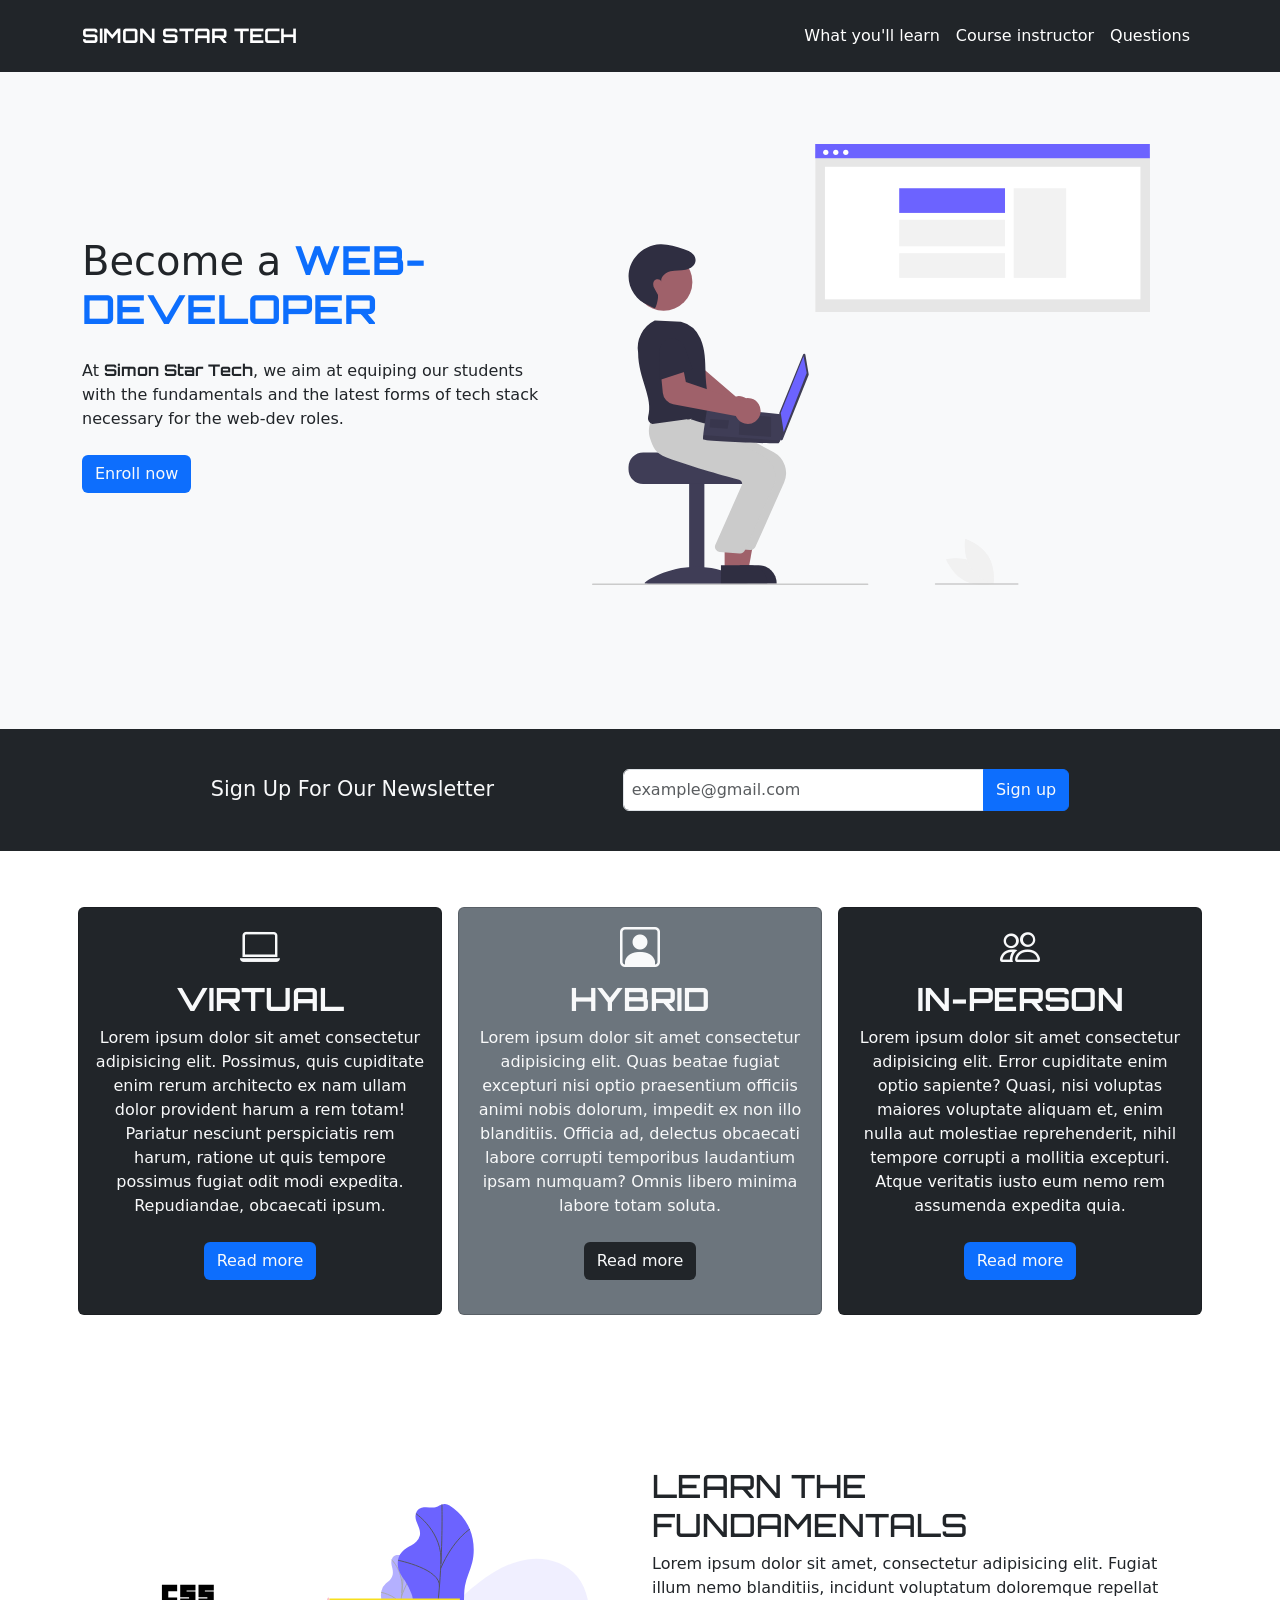
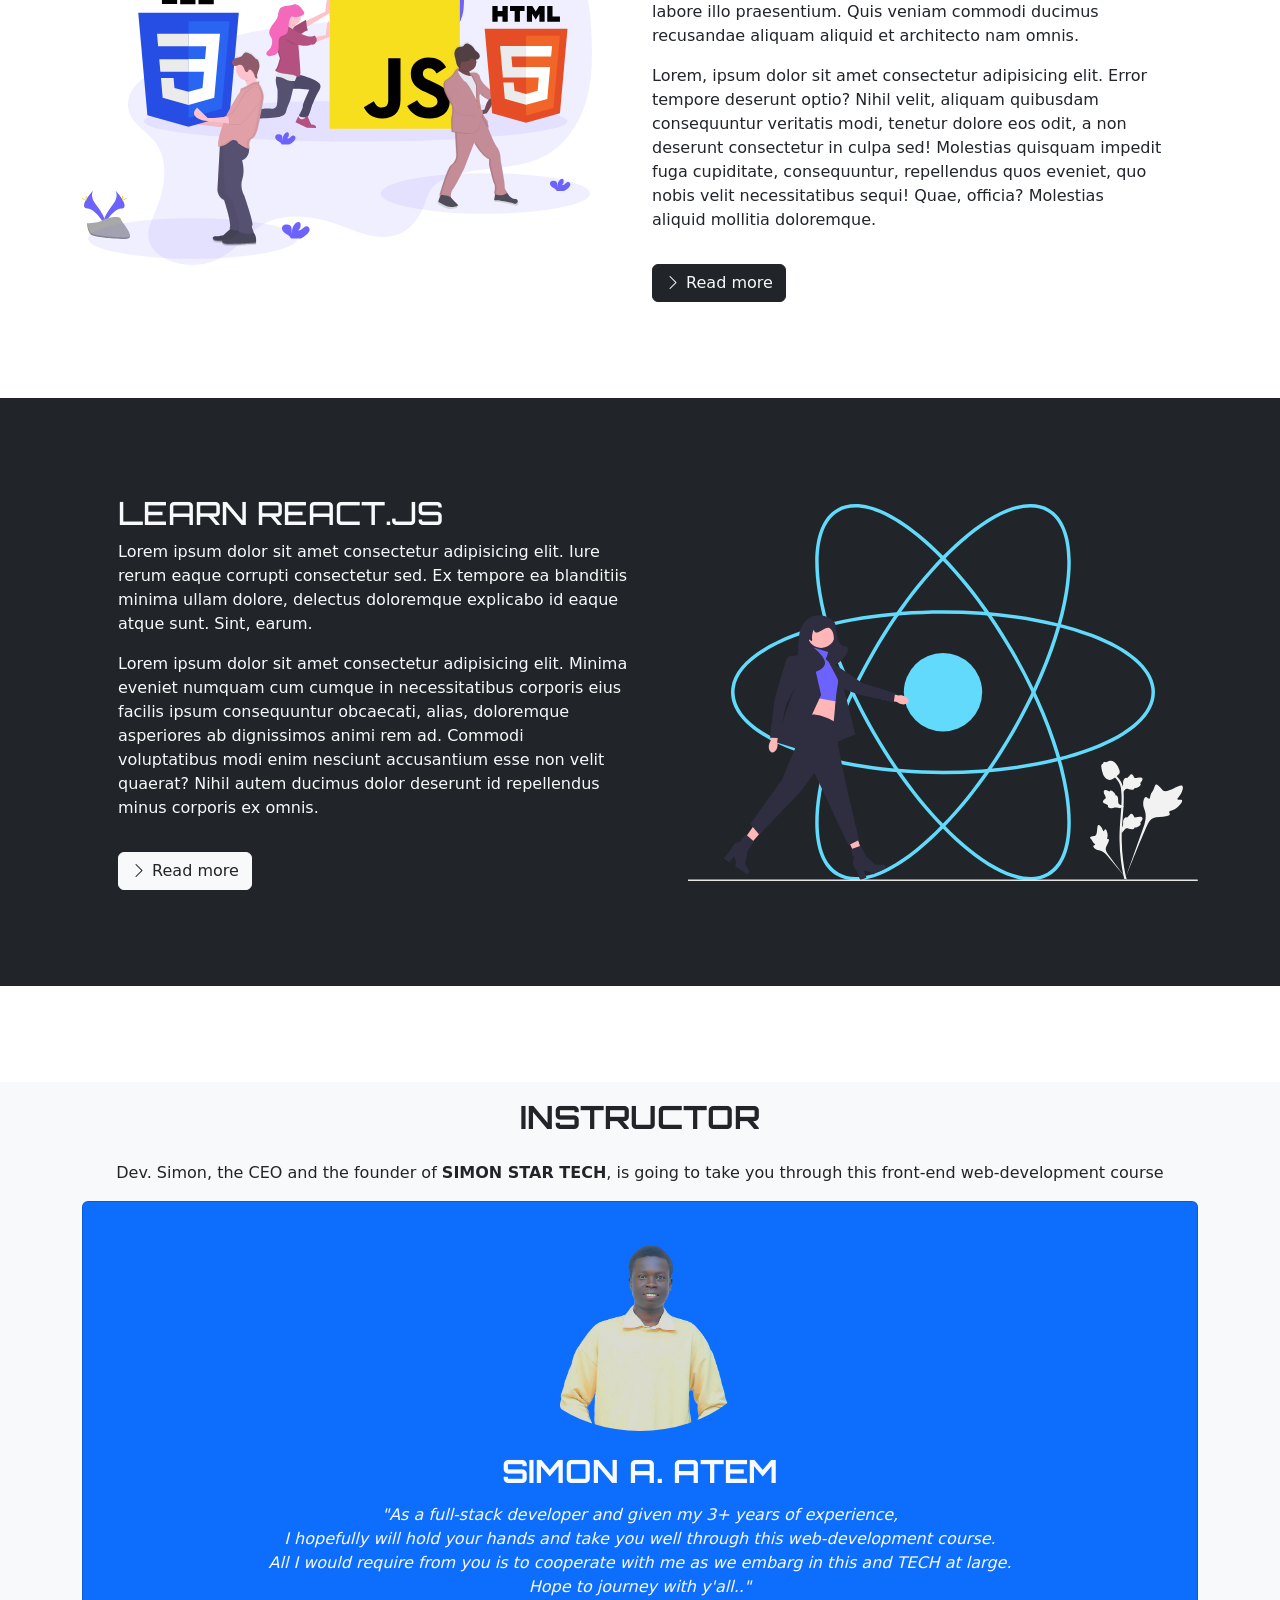
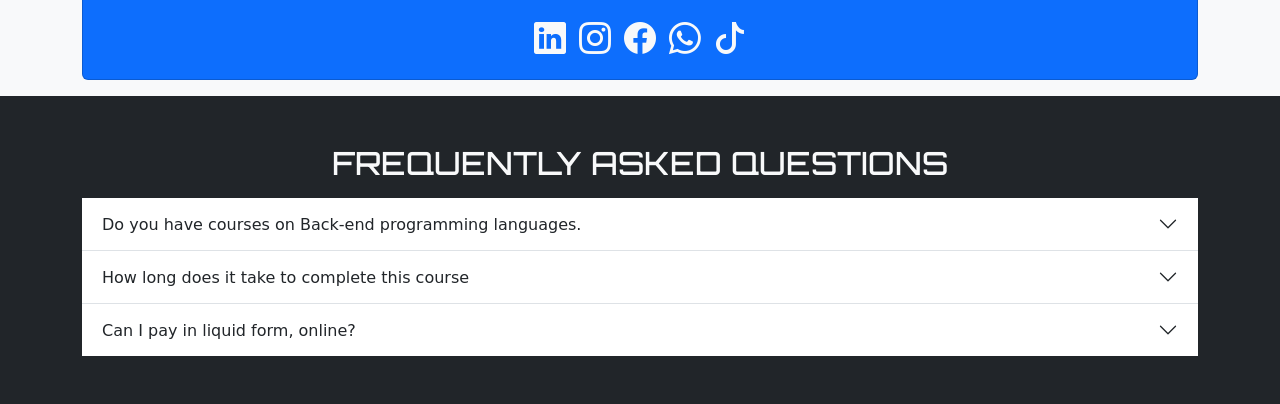
==== index.html @ 11414948 "Version 1" ====
<!DOCTYPE html>
<html lang="en">
<head>
        <meta charset="UTF-8">
        <meta name="viewport" content="width=device-width, initial-scale=1.0">
        <title>Bootstrap_Crash_Course</title>
        <link rel="stylesheet" href="https://cdn.jsdelivr.net/npm/bootstrap-icons@1.11.3/font/bootstrap-icons.min.css">
        <link rel="preconnect" href="https://fonts.googleapis.com">
        <link rel="preconnect" href="https://fonts.gstatic.com" crossorigin>
        <link href="https://fonts.googleapis.com/css2?family=Orbitron:wght@400..900&display=swap" rel="stylesheet">
        <link rel="stylesheet" href="bootstrap-5.3.3-dist/bootstrap-5.3.3-dist/css/bootstrap.min.css">
        <link rel="stylesheet" href="style.css">
</head>
<body>

        <!-- Navbar -->
        <nav class="navbar navbar-expand-lg bg-dark navbar-dark py-3 fixed-top">
                <div class="container">
                        <a href="#" class="navbar-brand">SIMON STAR TECH</a>

                        <button class="navbar-toggler" type="button" data-bs-toggle="collapse" data-bs-target="#navmenu">
                                <span class="navbar-toggler-icon"></span>
                        </button>

                        <div class="collapse navbar-collapse" id="navmenu">
                                <ul class="navbar-nav ms-auto">
                                        <li class="nav-items">
                                                <a href="#learn" class="nav-link">What you'll learn</a>
                                        </li>
                                        <li class="nav-items">
                                                <a href="#instructor" class="nav-link">Course instructor</a>
                                        </li>
                                        <li class="nav-items">
                                                <a href="#questions" class="nav-link">Questions</a>
                                        </li>
                                </ul>
                        </div>
                </div>
        </nav>
        <!-- First Section-->


        <section class="bg-light text-dark p-5 text-center text-sm-start" id="first">
                <div class="container">
                        <div class="d-sm-flex align-items-center justify-content-between my-5">
                                <div>
                                        <h1>Become a <span class="text-primary">WEB-DEVELOPER</span></h1>
                                        <p class="lead my-4">At <span>Simon Star Tech</span>, we aim at equiping our students with the fundamentals and the latest forms of tech stack necessary for the web-dev roles.</p>
                                        <button class="btn bg-primary text-light">Enroll now</button>
                                </div>

                                <img class="img-fluid w-50 d-flex d-md-block m-5" src="Web.svg" alt="design">
                        </div>    
                </div>
        </section>


        <!-- Second Section -->

        <section class="bg-dark text-light p-4">
                <div class="container">
                        <div class="d-md-flex align-items-center justify-content-evenly py-3">
                                <h3 class="mb-3 mb-md-0">Sign Up For Our Newsletter</h3>

                                <div class="input-group">
                                        <input type="text" placeholder="example@gmail.com" class="form-control p-2" id="email-box">
                                        <button class="btn btn-primary btn-md text-light">Sign up</button>
                                </div>
                        </div>
                </div>
        </section>

        <!-- Boxes -->

        <section class="p-5">
                <div class="container">
                        <div class="row text-center">
                                <div class="col-md p-2">
                                        <div class="card bg-dark text-light">
                                                <div class="card-body">
                                                        <div class="h1 mb-3">
                                                                <i class="bi bi-laptop"></i>
                                                                <h3 class="card-title pt-2">VIRTUAL</h3>
                                                                <p class="card-text text-align-center">Lorem ipsum dolor sit amet consectetur adipisicing elit. Possimus, quis cupiditate enim rerum architecto ex nam ullam dolor provident harum a rem totam! Pariatur nesciunt perspiciatis rem harum, ratione ut quis tempore possimus fugiat odit modi expedita. Repudiandae, obcaecati ipsum.</p>

                                                                <button class="btn bg-primary text-light" type="button">Read more</button>
                                                        </div>
                                                </div>
                                        </div>
                                </div>
                                <div class="col-md p-2">
                                        <div class="card bg-secondary text-light">
                                                <div class="card-body">
                                                        <div class="h1 mb-3">
                                                                <i class="bi bi-person-square"></i>
                                                                <h3 class="card-title pt-2">HYBRID</h3>
                                                                <p class="card-text text-align-center">Lorem ipsum dolor sit amet consectetur adipisicing elit. Quas beatae fugiat excepturi nisi optio praesentium officiis animi nobis dolorum, impedit ex non illo blanditiis. Officia ad, delectus obcaecati labore corrupti temporibus laudantium ipsam numquam? Omnis libero minima labore totam soluta.</p>

                                                                <button class="btn bg-dark text-light" type="button">Read more</button>
                                                        </div>
                                                </div>
                                        </div>
                                </div>
                                <div class="col-md p-2">
                                        <div class="card bg-dark text-light">
                                                <div class="card-body">
                                                        <div class="h1 mb-3">
                                                                <i class="bi bi-people"></i>
                                                                <h3 class="card-title pt-2">IN-PERSON</h3>
                                                                <p class="card-text text-align-center">Lorem ipsum dolor sit amet consectetur adipisicing elit. Error cupiditate enim optio sapiente? Quasi, nisi voluptas maiores voluptate aliquam et, enim nulla aut molestiae reprehenderit, nihil tempore corrupti a mollitia excepturi. Atque veritatis iusto eum nemo rem assumenda expedita quia.</p>

                                                                <button class="btn bg-primary text-light" type="button">Read more</button>
                                                        </div>
                                                </div>
                                        </div>
                                </div>
                        </div>
                </div>
        </section>



        <!-- Learn Section -->

        <section id="learn" class="p-5">
                <div class="container">
                        <div class="row align-items-center justify-content-between">
                                <div class="col-md">
                                        <img src="Fundamentals.svg" alt="" class="img-fluid">
                                </div>
                                <div class="col-md p-5">
                                        <h2 id="fundamentals">LEARN THE FUNDAMENTALS</h2>
                                        <p class="lead">
                                                Lorem ipsum dolor sit amet, consectetur adipisicing elit. Fugiat illum nemo blanditiis, incidunt voluptatum doloremque repellat labore illo praesentium. Quis veniam commodi ducimus recusandae aliquam aliquid et architecto nam omnis.
                                        </p>
                                        <p>
                                                Lorem, ipsum dolor sit amet consectetur adipisicing elit. Error tempore deserunt optio? Nihil velit, aliquam quibusdam consequuntur veritatis modi, tenetur dolore eos odit, a non deserunt consectetur in culpa sed! Molestias quisquam impedit fuga cupiditate, consequuntur, repellendus quos eveniet, quo nobis velit necessitatibus sequi! Quae, officia? Molestias aliquid mollitia doloremque.
                                        </p>
                                        <a href="#" class="btn btn-dark text-light mt-3">
                                                <div class="bi bi-chevron-right">
                                                        Read more
                                                </div>
                                        </a>
                                </div>
                        </div>
                </div>
        </section>
        
        <section id="learn" class="p-5 bg-dark text-light">
                <div class="container">
                        <div class="row align-items-center justify-content-between">
                                <div class="col-md p-5">
                                        <h2 id="react">LEARN REACT.JS</h2>
                                        <p class="lead">
                                                Lorem ipsum dolor sit amet consectetur adipisicing elit. Iure rerum eaque corrupti consectetur sed. Ex tempore ea blanditiis minima ullam dolore, delectus doloremque explicabo id eaque atque sunt. Sint, earum.
                                        </p>
                                        <p>
                                                Lorem ipsum dolor sit amet consectetur adipisicing elit. Minima eveniet numquam cum cumque in necessitatibus corporis eius facilis ipsum consequuntur obcaecati, alias, doloremque asperiores ab dignissimos animi rem ad. Commodi voluptatibus modi enim nesciunt accusantium esse non velit quaerat? Nihil autem ducimus dolor deserunt id repellendus minus corporis ex omnis.
                                        </p>
                                        <a href="#" class="btn btn-light text-dark mt-3">
                                                <div class="bi bi-chevron-right">
                                                        Read more
                                                </div>
                                        </a>
                                </div>
                                <div class="col-md">
                                        <img src="React.js.svg" alt="" class="img-fluid">
                                </div>
                        </div>
                </div>
        </section>



        <section class="p-5">

        </section>



        <section class="p-3 bg-light text-dark">
                <div class="container">
                        <h2 class="text-center text-dark mb-4" id="instructor">INSTRUCTOR</h2>
                        <p class="lead text-center">Dev. Simon, the CEO and the founder of <b>SIMON STAR TECH</b>, is going to take you through this front-end web-development course</p>
                        <div class="row">
                                <div class="col-md text-center">
                                        <div class="card bg-primary text-light">
                                                <div class="card-body text-center">
                                                        <img src="CEO.png" alt="instructor" class="img-fluid rounded-circle mx-auto d-block my-3" style="max-width: 250px;">
                                                        <div class="card-title text-center">
                                                                SIMON A. ATEM
                                                        </div>
                                                        <p class="lead text-center">
                                                                <i>"As a full-stack developer and given my 3+ years of experience, <br> I hopefully will hold your hands and take you well through this web-development course. <br> All I would require from
                                                                        you is to cooperate with me as we embarg in this and TECH at large. <br> Hope to journey with y'all.."</i>
                                                        </p>
                                                        <a href="#" class="p-1 fs-2 bi-linkedin text-light"></a>
                                                        <a href="#" class="p-1 fs-2 bi bi-instagram text-light"></a>
                                                        <a href="#" class="p-1 fs-2 bi bi-facebook text-light"></a>
                                                        <a href="#" class="p-1 fs-2 bi bi-whatsapp text-light"></a>
                                                        <a href="#" class="p-1 fs-2 bi bi-tiktok text-light"></a>
                                                </div>
                                        </div>
                                </div>
                        </div>
                </div>
        </section>


        <section id="questions" class="p-5 bg-dark text-light">
                <div class="container">
                        <h2 class="text-center justify-content-center mb-3" id="faqs">FREQUENTLY ASKED QUESTIONS</h2>
                        <div class="accordion accordion-flush" id="accordionFlushExample">
                                <div class="accordion-item">
                                  <h2 class="accordion-header">
                                    <button class="accordion-button collapsed" type="button" data-bs-toggle="collapse" data-bs-target="#question-one">
                                      Do you have courses on Back-end programming languages.
                                    </button>
                                  </h2>
                                  <div id="question-one" class="accordion-collapse collapse">
                                    <div class="accordion-body">
                                        Lorem ipsum dolor sit, amet consectetur adipisicing elit. Recusandae voluptates cupiditate omnis aut esse ratione, fuga magnam perspiciatis inventore consequuntur commodi. Labore voluptatum aut nulla maxime rem veritatis animi voluptate eaque laboriosam soluta ex, totam dolorem consequatur architecto a error ullam quia! Tempora rerum necessitatibus similique magni minima excepturi temporibus?</div>
                                  </div>
                                </div>
                                <div class="accordion-item">
                                  <h2 class="accordion-header">
                                    <button class="accordion-button collapsed" type="button" data-bs-toggle="collapse" data-bs-target="#question-two">
                                      How long does it take to complete this course
                                    </button>
                                  </h2>
                                  <div id="question-two" class="accordion-collapse collapse">
                                    <div class="accordion-body">
                                        Lorem ipsum, dolor sit amet consectetur adipisicing elit. Ipsam numquam rerum quia ipsa repellendus earum nisi repudiandae optio? Neque velit voluptate consectetur ad distinctio, eos odio eaque. Earum labore molestiae mollitia dolores perspiciatis explicabo assumenda animi? Cupiditate odio distinctio perspiciatis dolores et? Recusandae natus, consequatur velit perferendis repudiandae veritatis distinctio!
                                    </div>
                                  </div>
                                </div>
                                <div class="accordion-item">
                                  <h2 class="accordion-header">
                                    <button class="accordion-button collapsed" type="button" data-bs-toggle="collapse" data-bs-target="#question-three">
                                      Can I pay in liquid form, online?
                                    </button>
                                  </h2>
                                  <div id="question-three" class="accordion-collapse collapse">
                                    <div class="accordion-body">
                                        Lorem ipsum, dolor sit amet consectetur adipisicing elit. Eveniet quo quaerat maxime, iste exercitationem et atque natus! Doloribus, voluptatibus molestias? Dolore unde iusto delectus aspernatur molestias exercitationem repellat officiis officia veritatis qui reprehenderit laboriosam amet porro ratione, odio vitae voluptatem a ipsa quos cum. Odit qui harum blanditiis magni ratione.
                                    </div>
                                  </div>
                                </div>
                              </div>
                </div>
        </section>









        
        <script src="bootstrap-5.3.3-dist/bootstrap-5.3.3-dist/js/bootstrap.bundle.min.js"></script>
</body>
</html>
---- style.css ----
span{
        font-weight: bold;
        font-family: orbitron;
}
.lead,
p{
        font-weight: normal;
        font-size: 1rem;
}

.text-primary,
.navbar-brand{
        font-family: orbitron;
}

.navbar-brand{
        color: #fff;
        font-weight: bold;
}

.nav-link{
        color: #fff;
}

h3{
        font-weight: normal;
        font-size: 1.3rem;
}

#fundamentals,
#react,
#faqs{
        font-family: Orbitron;
}

.card-title{
        font-weight: bold;
        font-family: orbitron;
        font-size: 2rem;
}

.card-text{
        font-size: 1rem;
        font-weight: normal;
        text-align: center;
        line-height: 1.5rem;
}

.accordion-body{
        color: #717171;
}

#instructor{
        font-family: orbitron;
        font-weight: bold;
        color: #000;
}







@media(min-width: 768px){
        .input-group{
                width: 40%;
        }
}
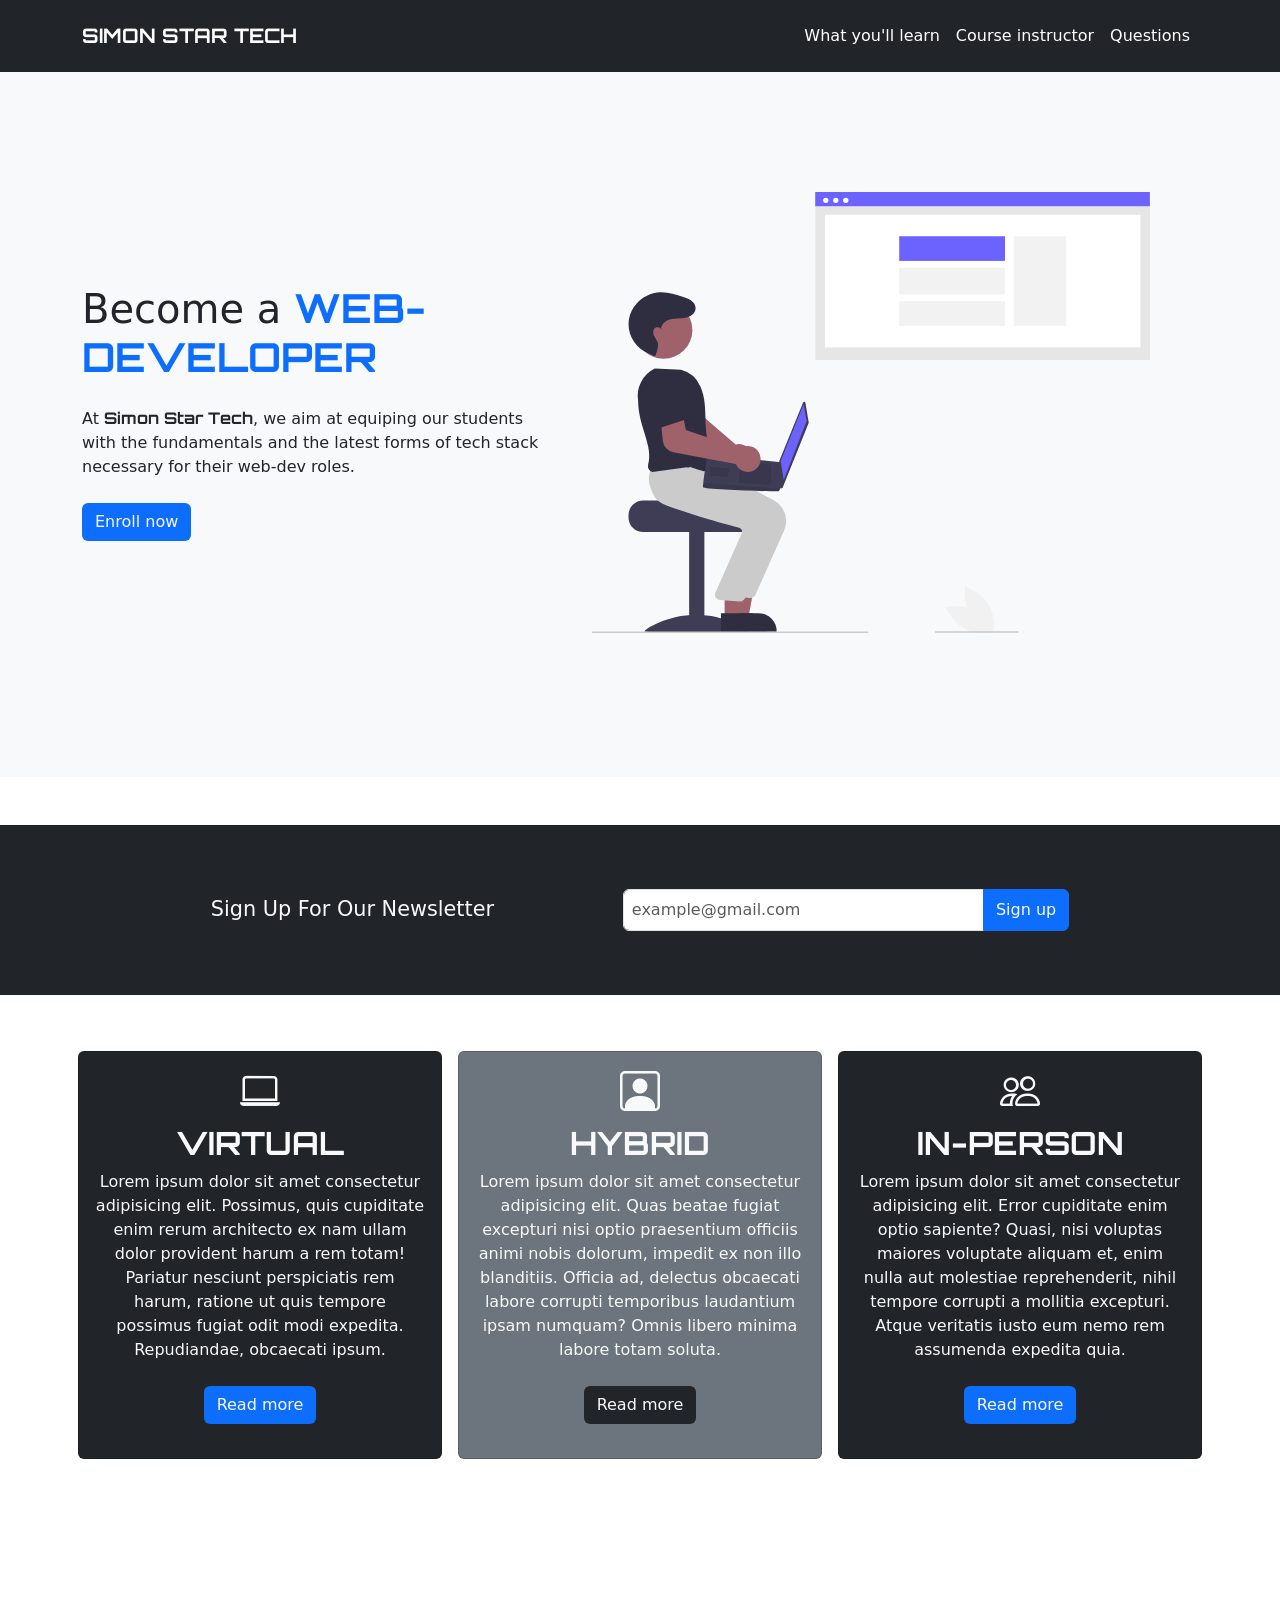
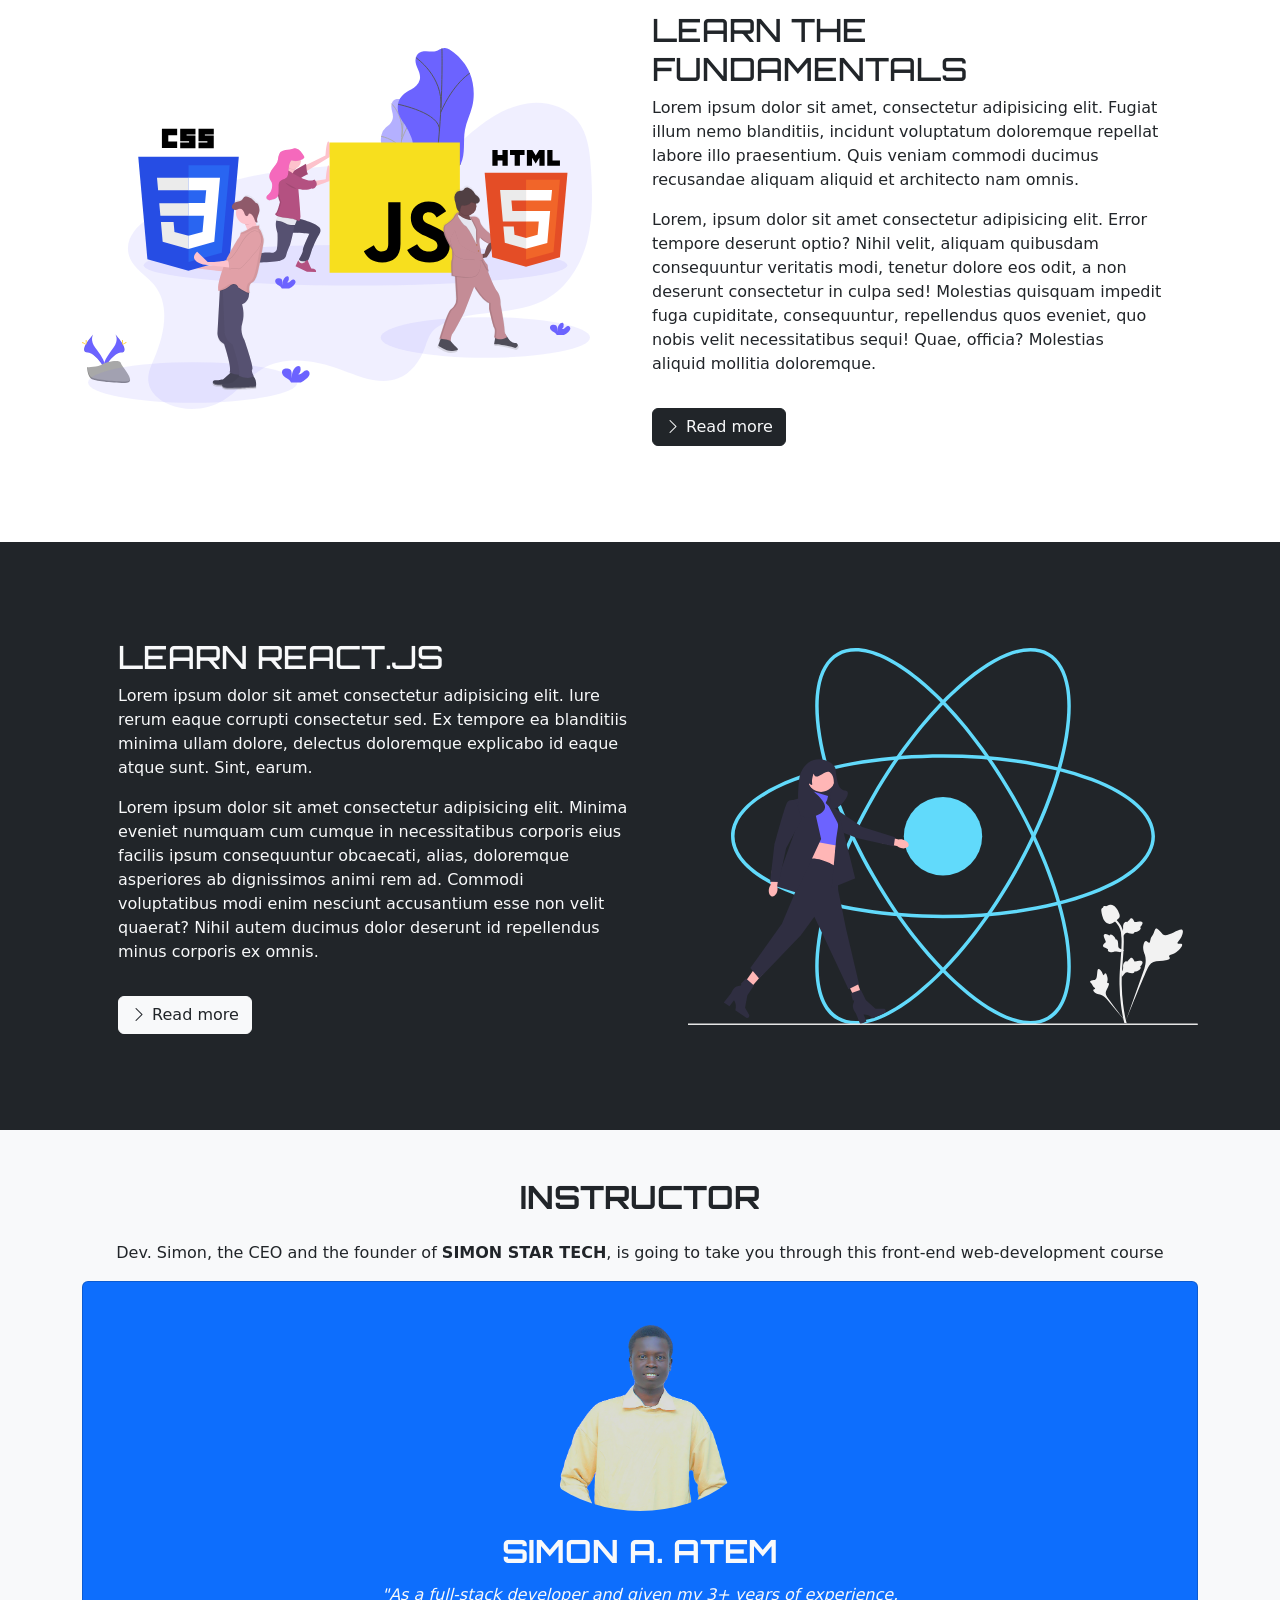
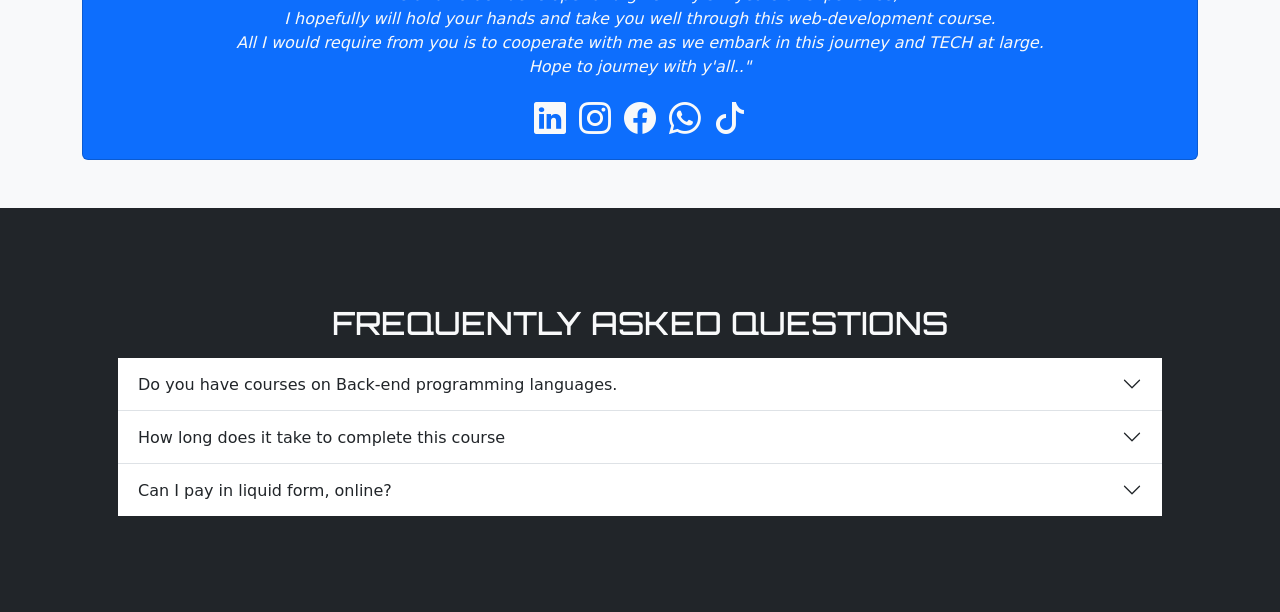
==== commit 7dc819a7: "Version 2 with Fixed-Bugs" ====
--- a/index.html
+++ b/index.html
@@ -3,7 +3,9 @@
 <head>
         <meta charset="UTF-8">
         <meta name="viewport" content="width=device-width, initial-scale=1.0">
-        <title>Bootstrap_Crash_Course</title>
+        <title>SSTECH-Front-end Crash Course</title>
+        <link rel="icon" href="STAR LOGO WHITE PNG.png" type="image">
+        <link href="https://unpkg.com/aos@2.3.1/dist/aos.css" rel="stylesheet">
         <link rel="stylesheet" href="https://cdn.jsdelivr.net/npm/bootstrap-icons@1.11.3/font/bootstrap-icons.min.css">
         <link rel="preconnect" href="https://fonts.googleapis.com">
         <link rel="preconnect" href="https://fonts.gstatic.com" crossorigin>
@@ -40,12 +42,12 @@
         <!-- First Section-->
 
 
-        <section class="bg-light text-dark p-5 text-center text-sm-start" id="first">
+        <section class="bg-light text-dark p-3 p-md-5 my-5 text-center text-sm-start" id="first" data-aos="fade-up">
                 <div class="container">
                         <div class="d-sm-flex align-items-center justify-content-between my-5">
                                 <div>
                                         <h1>Become a <span class="text-primary">WEB-DEVELOPER</span></h1>
-                                        <p class="lead my-4">At <span>Simon Star Tech</span>, we aim at equiping our students with the fundamentals and the latest forms of tech stack necessary for the web-dev roles.</p>
+                                        <p class="lead my-4">At <span>Simon Star Tech</span>, we aim at equiping our students with the fundamentals and the latest forms of tech stack necessary for their web-dev roles.</p>
                                         <button class="btn bg-primary text-light">Enroll now</button>
                                 </div>
 
@@ -57,7 +59,7 @@
 
         <!-- Second Section -->
 
-        <section class="bg-dark text-light p-4">
+        <section class="bg-dark text-light p-3 p-md-5" data-aos="fade-up">
                 <div class="container">
                         <div class="d-md-flex align-items-center justify-content-evenly py-3">
                                 <h3 class="mb-3 mb-md-0">Sign Up For Our Newsletter</h3>
@@ -72,7 +74,7 @@
 
         <!-- Boxes -->
 
-        <section class="p-5">
+        <section class="p-3 p-md-5" data-aos="fade-up">
                 <div class="container">
                         <div class="row text-center">
                                 <div class="col-md p-2">
@@ -122,7 +124,7 @@
 
         <!-- Learn Section -->
 
-        <section id="learn" class="p-5">
+        <section id="learn" class="p-3 p-md-5" data-aos="fade-up">
                 <div class="container">
                         <div class="row align-items-center justify-content-between">
                                 <div class="col-md">
@@ -146,7 +148,7 @@
                 </div>
         </section>
         
-        <section id="learn" class="p-5 bg-dark text-light">
+        <section id="learn" class="p-3 p-md-5 bg-dark text-light" data-aos="fade-up">
                 <div class="container">
                         <div class="row align-items-center justify-content-between">
                                 <div class="col-md p-5">
@@ -171,14 +173,7 @@
         </section>
 
 
-
-        <section class="p-5">
-
-        </section>
-
-
-
-        <section class="p-3 bg-light text-dark">
+        <section class="p-3 p-md-5 bg-light text-dark" data-aos="fade-up">
                 <div class="container">
                         <h2 class="text-center text-dark mb-4" id="instructor">INSTRUCTOR</h2>
                         <p class="lead text-center">Dev. Simon, the CEO and the founder of <b>SIMON STAR TECH</b>, is going to take you through this front-end web-development course</p>
@@ -192,7 +187,7 @@
                                                         </div>
                                                         <p class="lead text-center">
                                                                 <i>"As a full-stack developer and given my 3+ years of experience, <br> I hopefully will hold your hands and take you well through this web-development course. <br> All I would require from
-                                                                        you is to cooperate with me as we embarg in this and TECH at large. <br> Hope to journey with y'all.."</i>
+                                                                        you is to cooperate with me as we embark in this journey and TECH at large. <br> Hope to journey with y'all.."</i>
                                                         </p>
                                                         <a href="#" class="p-1 fs-2 bi-linkedin text-light"></a>
                                                         <a href="#" class="p-1 fs-2 bi bi-instagram text-light"></a>
@@ -207,8 +202,8 @@
         </section>
 
 
-        <section id="questions" class="p-5 bg-dark text-light">
-                <div class="container">
+        <section id="questions" class="p-3 p-md-5 bg-dark text-light" data-aos="fade-up">
+                <div class="container p-3 p-md-5">
                         <h2 class="text-center justify-content-center mb-3" id="faqs">FREQUENTLY ASKED QUESTIONS</h2>
                         <div class="accordion accordion-flush" id="accordionFlushExample">
                                 <div class="accordion-item">
@@ -259,6 +254,18 @@
 
 
         
-        <script src="bootstrap-5.3.3-dist/bootstrap-5.3.3-dist/js/bootstrap.bundle.min.js"></script>
+        <script src="bootstrap-5.3.3-dist/bootstrap-5.3.3-dist/js/bootstrap.bundle.min.js">
+        </script>
+        <script src="https://unpkg.com/aos@2.3.1/dist/aos.js">
+        </script>
+        <script>AOS.init();</script>
+        <script>
+        AOS.init({
+          duration: 1000,
+          easing: 'ease-in-out',
+          once: false,
+          delay: 100,
+        });
+      </script>
 </body>
 </html>
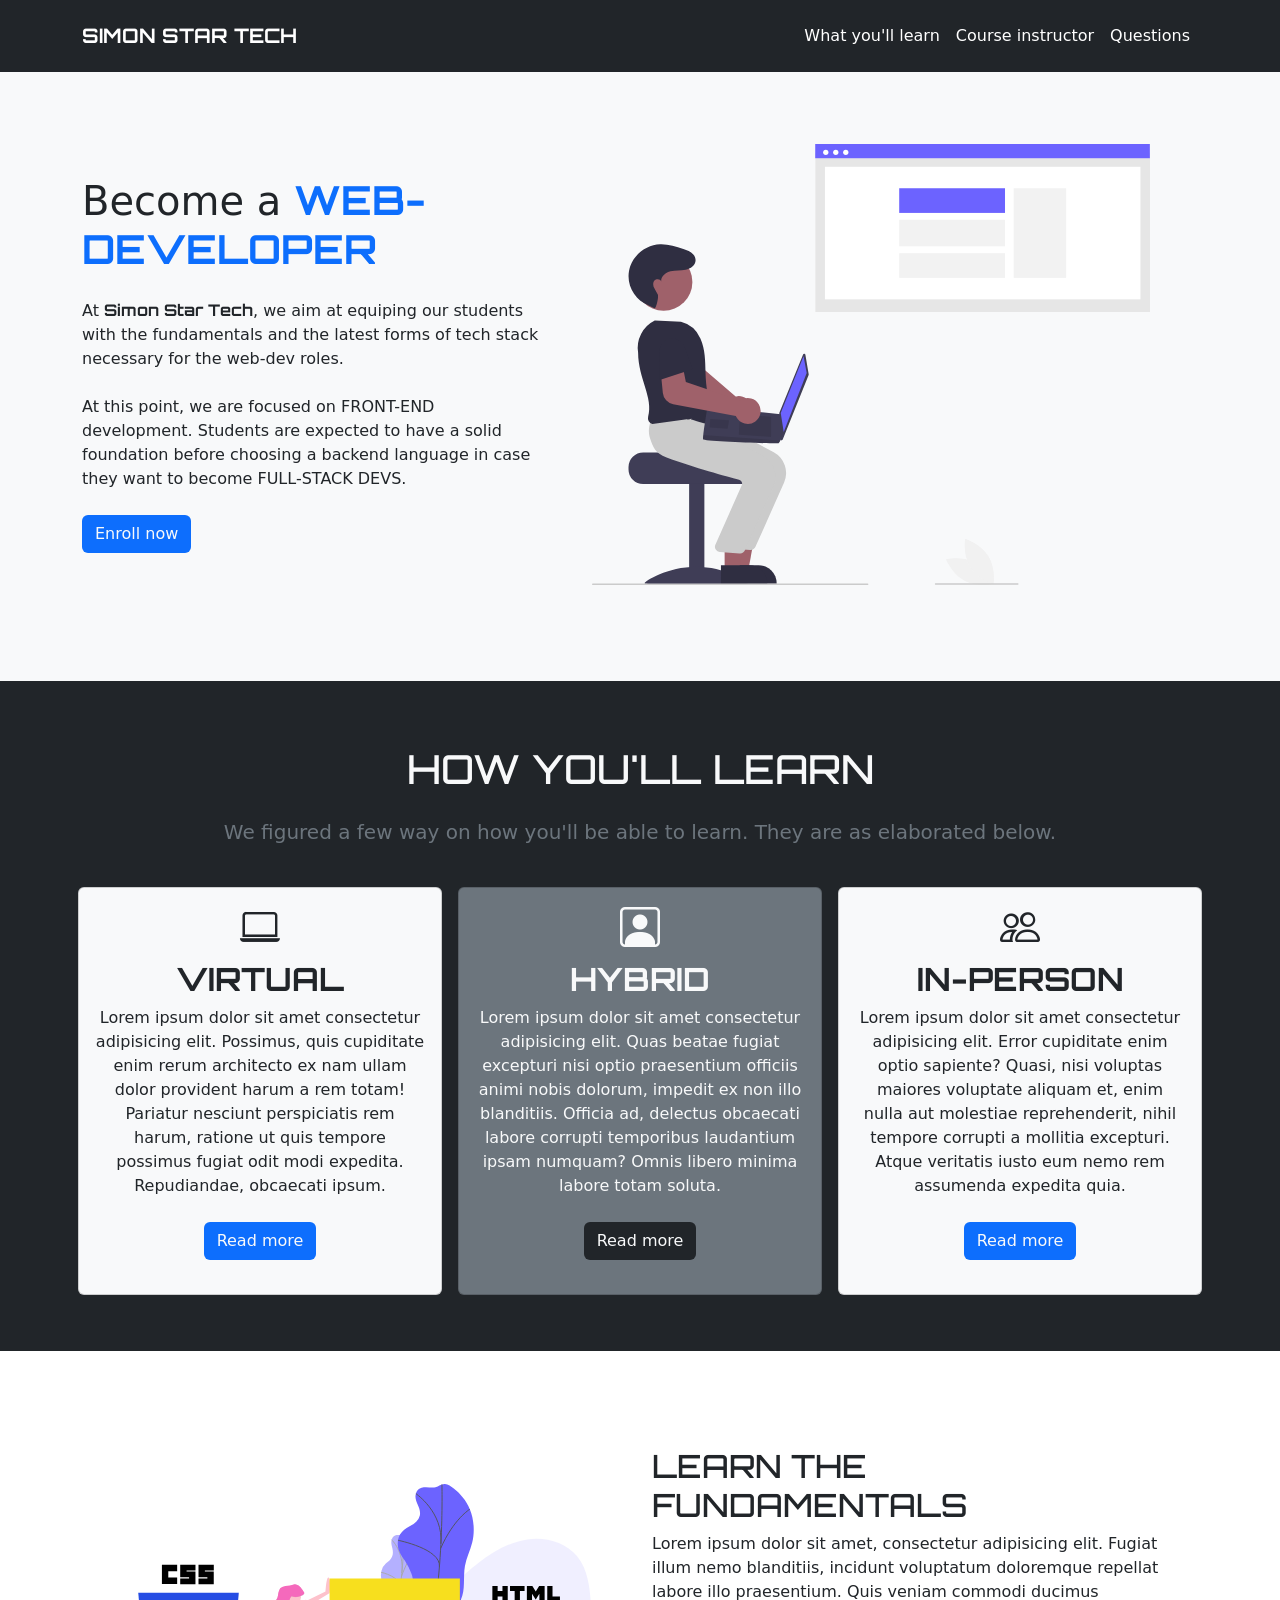
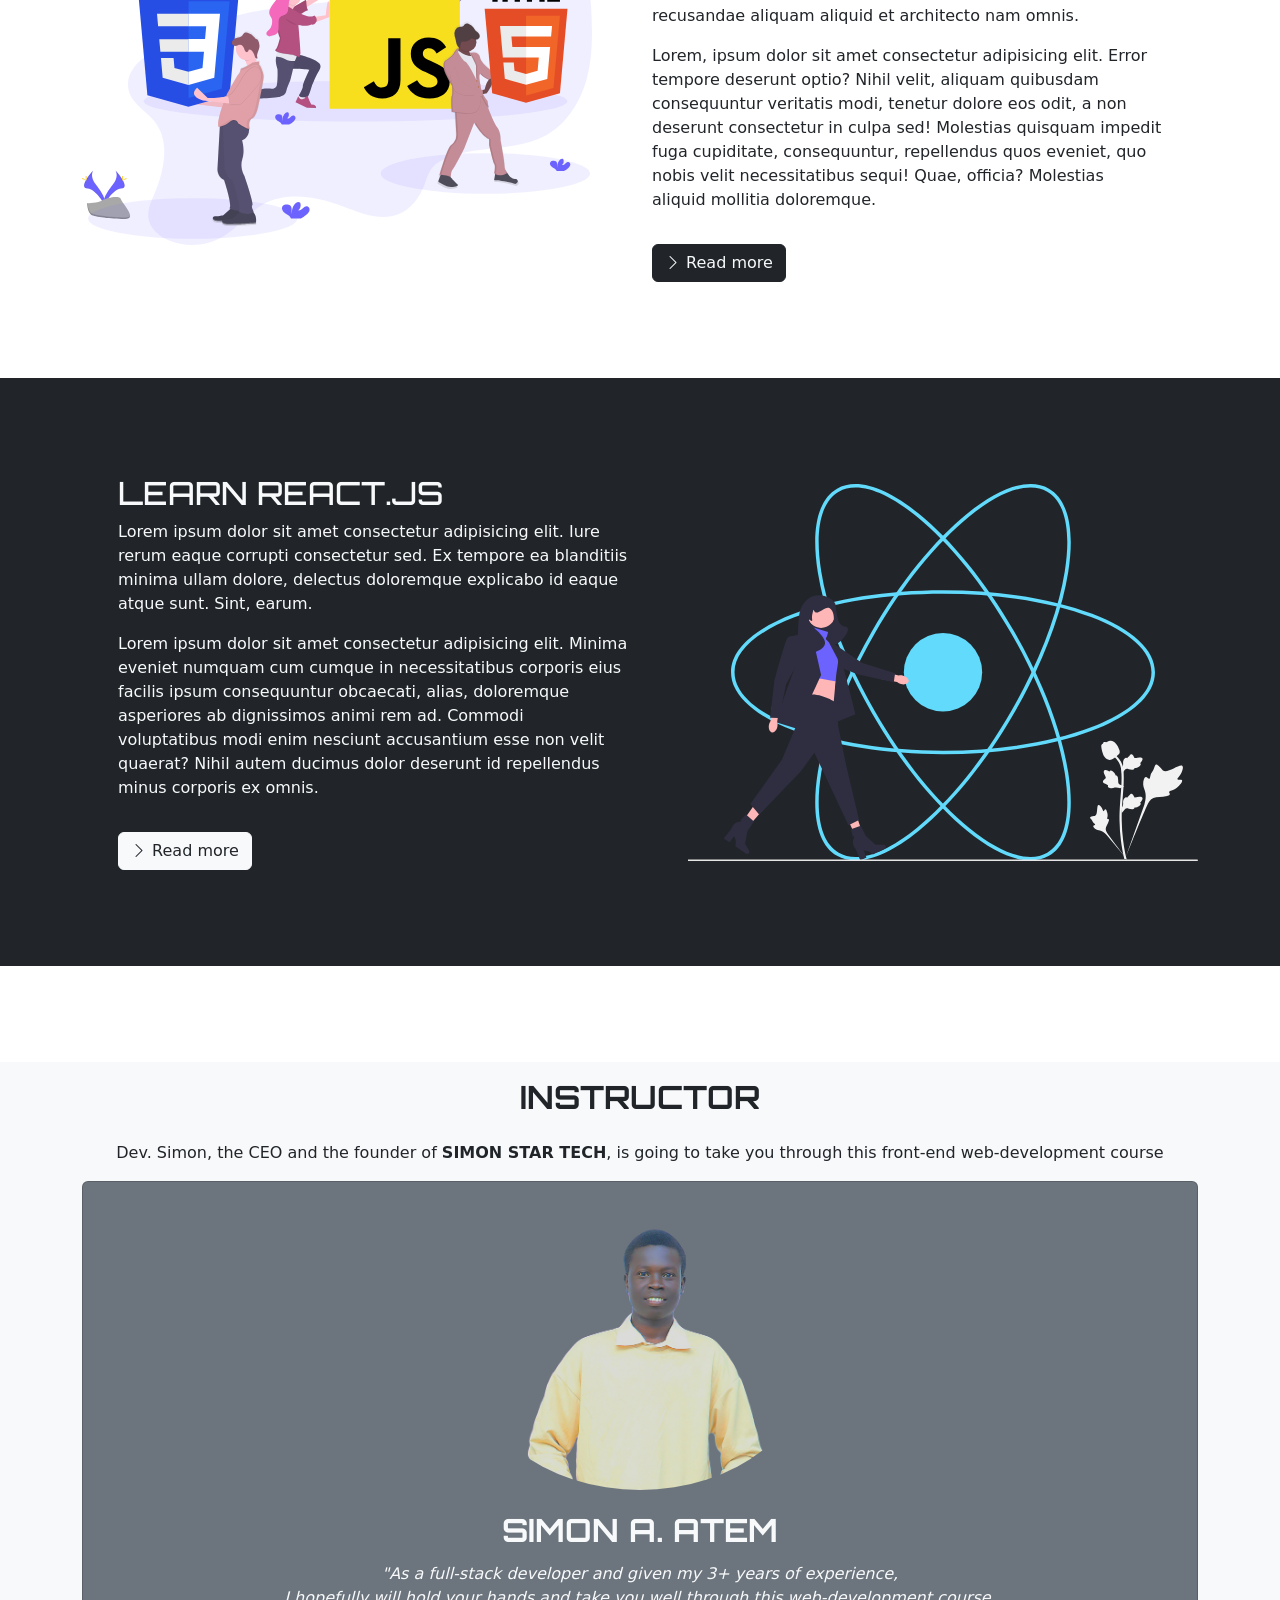
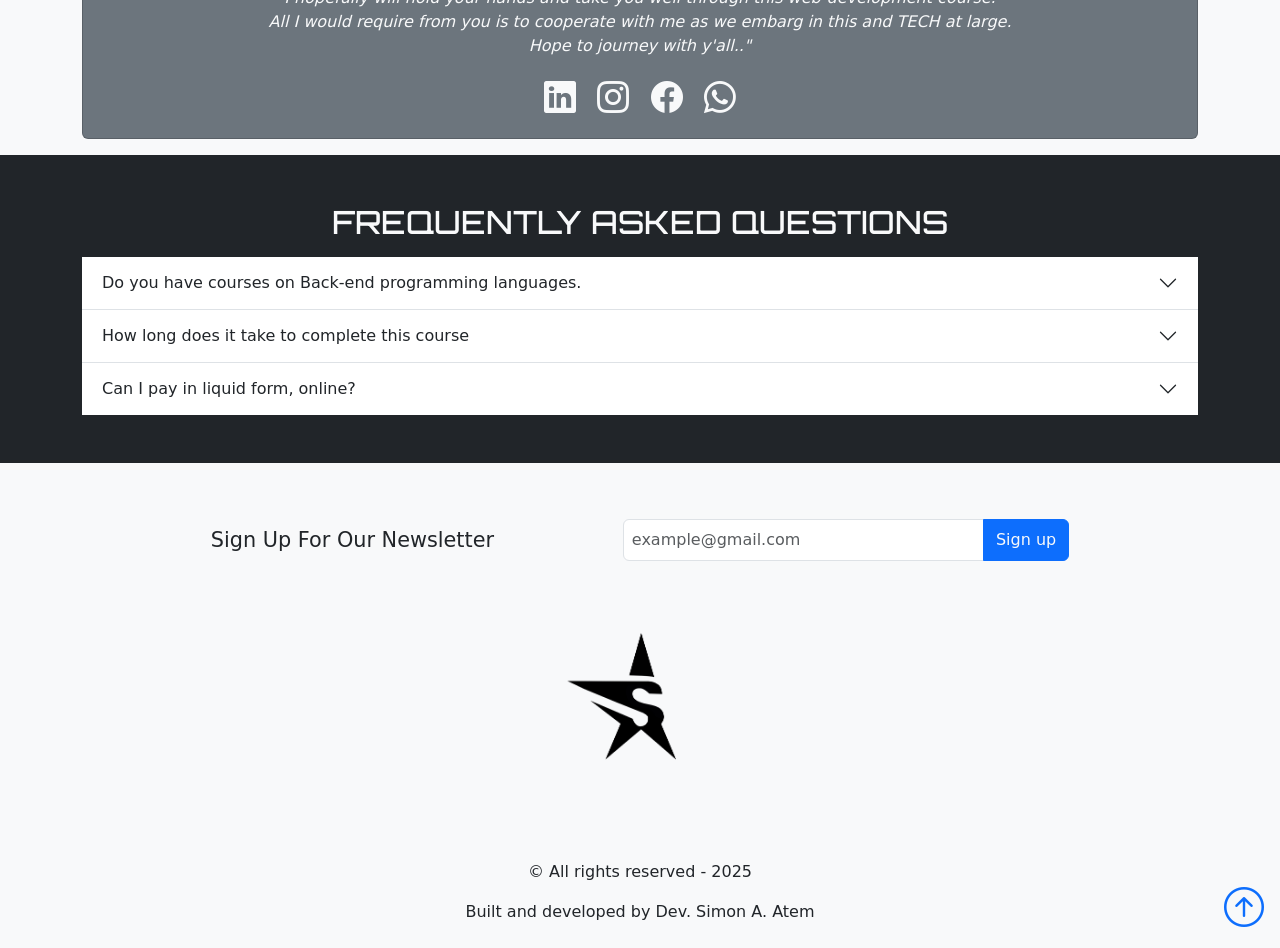
==== commit 6933def6: "Retouches" ====
--- a/index.html
+++ b/index.html
@@ -3,14 +3,11 @@
 <head>
         <meta charset="UTF-8">
         <meta name="viewport" content="width=device-width, initial-scale=1.0">
-        <title>SSTECH-Front-end Crash Course</title>
-        <link rel="icon" href="STAR LOGO WHITE PNG.png" type="image">
-        <link href="https://unpkg.com/aos@2.3.1/dist/aos.css" rel="stylesheet">
-        <link rel="stylesheet" href="https://cdn.jsdelivr.net/npm/bootstrap-icons@1.11.3/font/bootstrap-icons.min.css">
-        <link rel="preconnect" href="https://fonts.googleapis.com">
+        <title>Bootstrap_Crash_Course</title>
         <link rel="preconnect" href="https://fonts.gstatic.com" crossorigin>
         <link href="https://fonts.googleapis.com/css2?family=Orbitron:wght@400..900&display=swap" rel="stylesheet">
-        <link rel="stylesheet" href="bootstrap-5.3.3-dist/bootstrap-5.3.3-dist/css/bootstrap.min.css">
+        <link rel="stylesheet" href="./bootstrap-5.3.6-dist/css/bootstrap.min.css">
+        <link rel="stylesheet" href="./bootstrap-icons-1.10.5/font/bootstrap-icons.css">
         <link rel="stylesheet" href="style.css">
 </head>
 <body>
@@ -42,13 +39,15 @@
         <!-- First Section-->
 
 
-        <section class="bg-light text-dark p-3 p-md-5 my-5 text-center text-sm-start" id="first" data-aos="fade-up">
-                <div class="container">
-                        <div class="d-sm-flex align-items-center justify-content-between my-5">
+        <section class="bg-light text-dark p-5 text-center text-sm-start" id="first">
+                <div class="container">
+                        <div class="d-sm-flex align-items-center justify-content-between mt-5">
                                 <div>
                                         <h1>Become a <span class="text-primary">WEB-DEVELOPER</span></h1>
-                                        <p class="lead my-4">At <span>Simon Star Tech</span>, we aim at equiping our students with the fundamentals and the latest forms of tech stack necessary for their web-dev roles.</p>
-                                        <button class="btn bg-primary text-light">Enroll now</button>
+                                        <p class="lead my-4">At <span>Simon Star Tech</span>, we aim at equiping our students with the fundamentals and the latest forms of tech stack necessary for the web-dev roles. <br><br>
+                                        At this point, we are focused on FRONT-END development. Students are expected to have a solid foundation before choosing a backend language
+                                        in case they want to become FULL-STACK DEVS.</p>
+                                        <button class="btn bg-primary text-light" data-bs-toggle="modal" data-bs-target="#enroll">Enroll now</button>
                                 </div>
 
                                 <img class="img-fluid w-50 d-flex d-md-block m-5" src="Web.svg" alt="design">
@@ -57,28 +56,17 @@
         </section>
 
 
-        <!-- Second Section -->
-
-        <section class="bg-dark text-light p-3 p-md-5" data-aos="fade-up">
-                <div class="container">
-                        <div class="d-md-flex align-items-center justify-content-evenly py-3">
-                                <h3 class="mb-3 mb-md-0">Sign Up For Our Newsletter</h3>
-
-                                <div class="input-group">
-                                        <input type="text" placeholder="example@gmail.com" class="form-control p-2" id="email-box">
-                                        <button class="btn btn-primary btn-md text-light">Sign up</button>
-                                </div>
-                        </div>
-                </div>
-        </section>
+
 
         <!-- Boxes -->
 
-        <section class="p-3 p-md-5" data-aos="fade-up">
-                <div class="container">
+        <section class="p-5 bg-dark">
+                <div class="container">
+                        <h1 class="p-3 text-center text-light" id="learning">HOW YOU'LL LEARN</h1>
+                        <p class="pb-3 text-center text-secondary display fs-5" id="how">We figured a few way on how you'll be able to learn. They are as elaborated below.</p>
                         <div class="row text-center">
                                 <div class="col-md p-2">
-                                        <div class="card bg-dark text-light">
+                                        <div class="card bg-light text-dark">
                                                 <div class="card-body">
                                                         <div class="h1 mb-3">
                                                                 <i class="bi bi-laptop"></i>
@@ -104,7 +92,7 @@
                                         </div>
                                 </div>
                                 <div class="col-md p-2">
-                                        <div class="card bg-dark text-light">
+                                        <div class="card bg-light text-dark">
                                                 <div class="card-body">
                                                         <div class="h1 mb-3">
                                                                 <i class="bi bi-people"></i>
@@ -124,7 +112,7 @@
 
         <!-- Learn Section -->
 
-        <section id="learn" class="p-3 p-md-5" data-aos="fade-up">
+        <section id="learn" class="p-5">
                 <div class="container">
                         <div class="row align-items-center justify-content-between">
                                 <div class="col-md">
@@ -148,7 +136,7 @@
                 </div>
         </section>
         
-        <section id="learn" class="p-3 p-md-5 bg-dark text-light" data-aos="fade-up">
+        <section id="learn" class="p-5 bg-dark text-light">
                 <div class="container">
                         <div class="row align-items-center justify-content-between">
                                 <div class="col-md p-5">
@@ -173,27 +161,33 @@
         </section>
 
 
-        <section class="p-3 p-md-5 bg-light text-dark" data-aos="fade-up">
+
+        <section class="p-5">
+
+        </section>
+
+
+
+        <section class="p-3 bg-light text-dark">
                 <div class="container">
                         <h2 class="text-center text-dark mb-4" id="instructor">INSTRUCTOR</h2>
                         <p class="lead text-center">Dev. Simon, the CEO and the founder of <b>SIMON STAR TECH</b>, is going to take you through this front-end web-development course</p>
                         <div class="row">
                                 <div class="col-md text-center">
-                                        <div class="card bg-primary text-light">
+                                        <div class="card bg-secondary text-light">
                                                 <div class="card-body text-center">
-                                                        <img src="CEO.png" alt="instructor" class="img-fluid rounded-circle mx-auto d-block my-3" style="max-width: 250px;">
+                                                        <img src="CEO.png" alt="instructor" class="img-fluid rounded-circle mx-auto d-block my-3" style="max-width: 350px;">
                                                         <div class="card-title text-center">
                                                                 SIMON A. ATEM
                                                         </div>
                                                         <p class="lead text-center">
                                                                 <i>"As a full-stack developer and given my 3+ years of experience, <br> I hopefully will hold your hands and take you well through this web-development course. <br> All I would require from
-                                                                        you is to cooperate with me as we embark in this journey and TECH at large. <br> Hope to journey with y'all.."</i>
+                                                                        you is to cooperate with me as we embarg in this and TECH at large. <br> Hope to journey with y'all.."</i>
                                                         </p>
-                                                        <a href="#" class="p-1 fs-2 bi-linkedin text-light"></a>
-                                                        <a href="#" class="p-1 fs-2 bi bi-instagram text-light"></a>
-                                                        <a href="#" class="p-1 fs-2 bi bi-facebook text-light"></a>
-                                                        <a href="#" class="p-1 fs-2 bi bi-whatsapp text-light"></a>
-                                                        <a href="#" class="p-1 fs-2 bi bi-tiktok text-light"></a>
+                                                        <a href="#" class="p-2 fs-2 bi-linkedin text-light"></a>
+                                                        <a href="#" class="p-2 fs-2 bi bi-instagram text-light"></a>
+                                                        <a href="#" class="p-2 fs-2 bi bi-facebook text-light"></a>
+                                                        <a href="#" class="p-2 fs-2 bi bi-whatsapp text-light"></a>
                                                 </div>
                                         </div>
                                 </div>
@@ -202,8 +196,8 @@
         </section>
 
 
-        <section id="questions" class="p-3 p-md-5 bg-dark text-light" data-aos="fade-up">
-                <div class="container p-3 p-md-5">
+        <section id="questions" class="p-5 bg-dark text-light">
+                <div class="container">
                         <h2 class="text-center justify-content-center mb-3" id="faqs">FREQUENTLY ASKED QUESTIONS</h2>
                         <div class="accordion accordion-flush" id="accordionFlushExample">
                                 <div class="accordion-item">
@@ -245,27 +239,78 @@
                 </div>
         </section>
 
-
-
-
-
-
-
-
-
+        <footer class="p-2 text-center bg-light text-dark position-relative">
         
-        <script src="bootstrap-5.3.3-dist/bootstrap-5.3.3-dist/js/bootstrap.bundle.min.js">
-        </script>
-        <script src="https://unpkg.com/aos@2.3.1/dist/aos.js">
-        </script>
-        <script>AOS.init();</script>
-        <script>
-        AOS.init({
-          duration: 1000,
-          easing: 'ease-in-out',
-          once: false,
-          delay: 100,
-        });
-      </script>
+        <section class="text-dark mt-5">
+                <div class="container">
+                        <div class="d-md-flex align-items-center justify-content-evenly">
+                                <h3 class="mb-3 mb-md-0">Sign Up For Our Newsletter</h3>
+
+                                <div class="input-group">
+                                        <input type="text" placeholder="example@gmail.com" class="form-control p-2" id="email-box">
+                                        <button class="btn btn-primary btn-md text-light">Sign up</button>
+                                </div>
+                        </div>
+                </div>
+        </section>
+
+        <div class="container">
+                        <div class="logo-container">
+                                <img src="STAR LOGO BLACK PNG.png" alt="logo" class="img-fluid mx-auto d-block" style="max-width: 400px;">
+                        </div>
+                        <p class="lead"><p>&copy; All rights reserved - 2025</p></p>
+                        <p class="lead">Built and developed by Dev. Simon A. Atem</p>
+
+
+                        <a href="#" class="p-3 position-absolute bottom-0 end-0">
+                                <i class="bi bi-arrow-up-circle h1"></i>
+                        </a>
+                </div>
+        </footer>
+
+        <!-- Modal -->
+<div class="modal fade" id="enroll" tabindex="-1" aria-labelledby="enrollLabel" aria-hidden="true">
+  <div class="modal-dialog">
+    <div class="modal-content">
+      <div class="modal-header">
+        <h1 class="modal-title fs-5" id="enrollLabel">STUDENTS' APPLICATION FORM</h1>
+        <button type="button" class="btn-close" data-bs-dismiss="modal" aria-label="Close"></button>
+      </div>
+      <div class="modal-body">
+        <p class="lead text-center fw-bold">Fill out the form and we will get back to you</p>
+        <form action="">
+                <div class="mb-2">
+                        <label for="first-name" class="col-form-label fw-bold">Full name:</label>
+                </div>
+                <input type="text" class="form-control" id="first-name" placeholder="James Smith Doe">
+
+                <div class="mb-2">
+                        <label for="email" class="col-form-label fw-bold">Email address:</label>
+                </div>
+                <input type="text" class="form-control" id="email" placeholder="example@gmail.com">
+
+                <div class="mb-2">
+                        <label for="telnumber" class="col-form-label fw-bold">Tel no:</label>
+                </div>
+                <input type="number" class="form-control" id="telnumber" inputmode="numeric" placeholder="123-456-7890">
+        </form>
+      </div>
+      <div class="modal-footer">
+        <button type="button" class="btn btn-secondary" data-bs-dismiss="modal">Cancel</button>
+        <button type="button" class="btn btn-primary">Submit</button>
+      </div>
+    </div>
+  </div>
+</div>
+
+
+
+
+
+
+
+
+        
+        <script src="./bootstrap-5.3.6-dist/js/bootstrap.bundle.min.js"></script>
 </body>
 </html>
--- a/style.css
+++ b/style.css
@@ -1,15 +1,25 @@
+*{
+        margin: 0;
+        padding: 0;
+        box-sizing: border-box;
+}
+
+#first{
+        background-color: #ffffaf;
+}
+
+
 span{
         font-weight: bold;
         font-family: orbitron;
 }
-.lead,
-p{
+.lead, p{
         font-weight: normal;
         font-size: 1rem;
 }
 
 .text-primary,
-.navbar-brand{
+.navbar-brand, #learning{
         font-family: orbitron;
 }
 
@@ -56,12 +66,6 @@
         color: #000;
 }
 
-
-
-
-
-
-
 @media(min-width: 768px){
         .input-group{
                 width: 40%;
